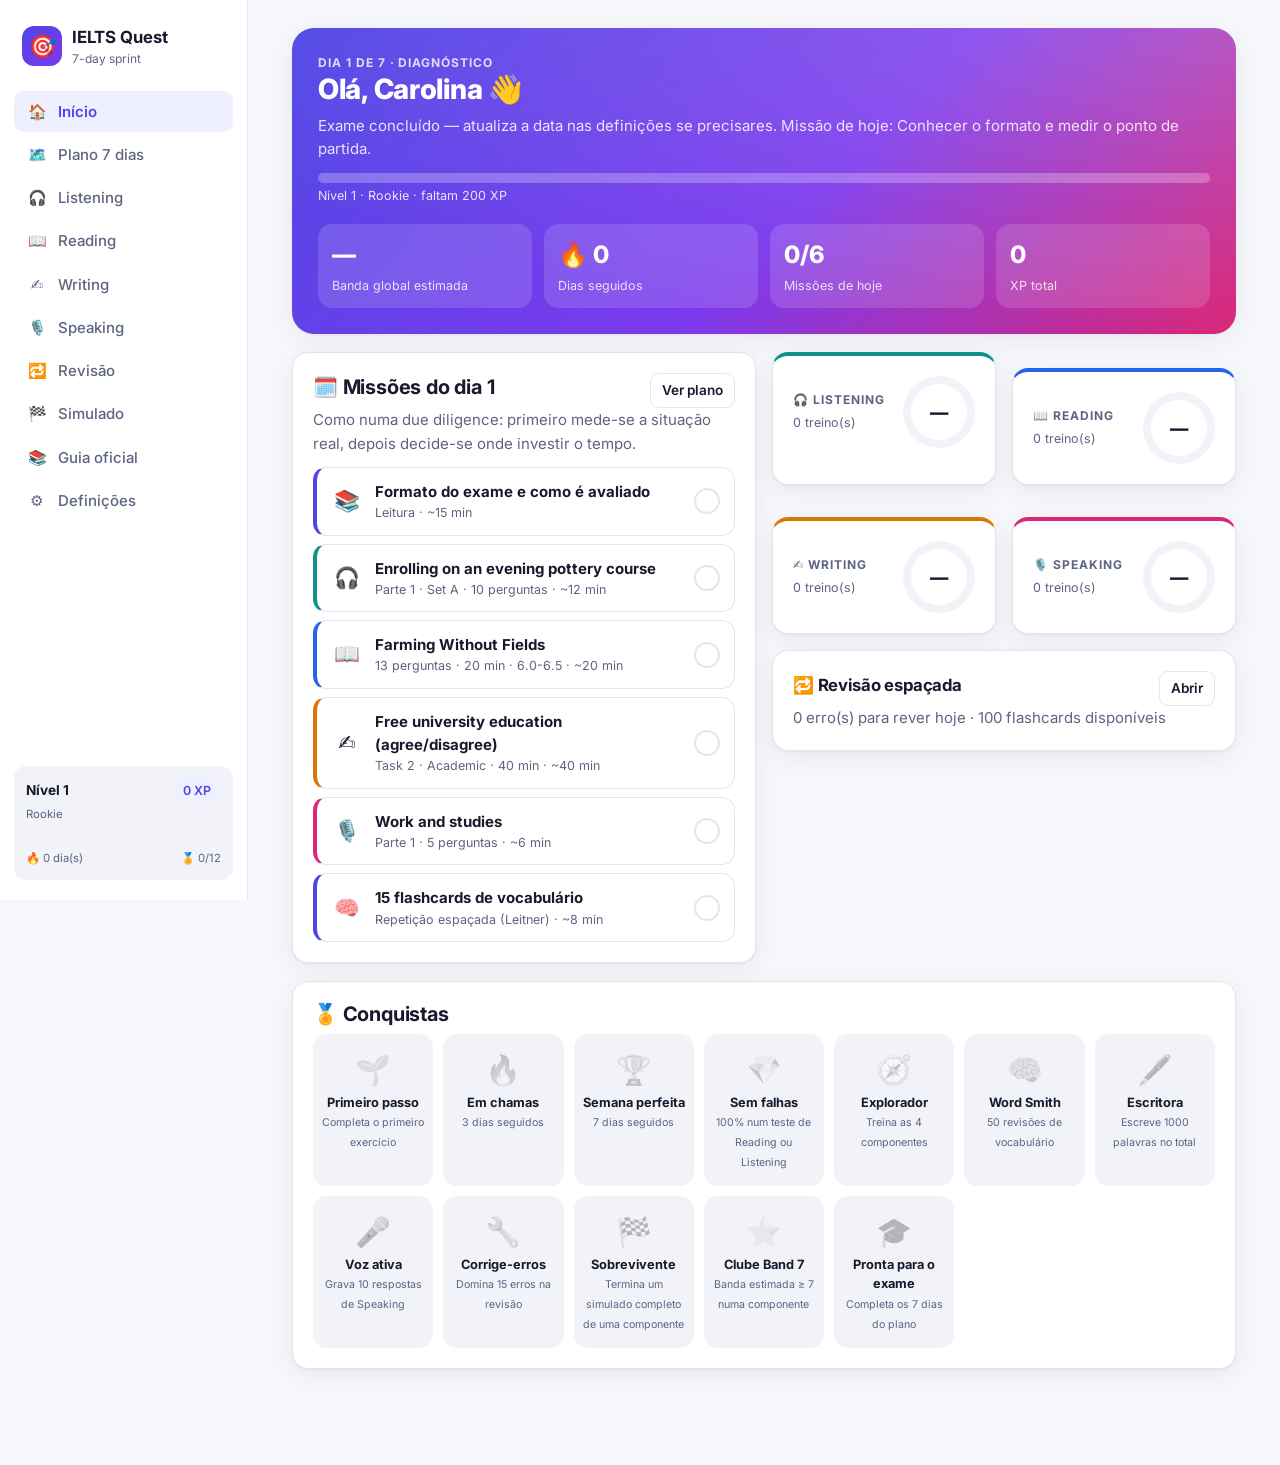
==== projects/01-ielts/app/index.html @ cf8810e9 "Add IELTS Quest gamified training platform with 7-day plan Static web app (no build) with Listening " ====
<!doctype html>
<html lang="pt-PT">
<head>
  <meta charset="utf-8">
  <meta name="viewport" content="width=device-width, initial-scale=1, viewport-fit=cover">
  <title>IELTS Quest</title>
  <meta name="description" content="Plataforma gamificada de treino IELTS: plano de 7 dias, Listening, Reading, Writing e Speaking com feedback.">
  <meta name="theme-color" content="#4f46e5">
  <link rel="icon" href="data:image/svg+xml,<svg xmlns='http://www.w3.org/2000/svg' viewBox='0 0 100 100'><text y='.9em' font-size='90'>🎯</text></svg>">
  <link rel="preconnect" href="https://fonts.googleapis.com">
  <link href="https://fonts.googleapis.com/css2?family=Inter:wght@400;500;600;700;800&family=Source+Serif+4:opsz,wght@8..60,400;8..60,600&display=swap" rel="stylesheet">
  <link rel="stylesheet" href="styles.css">
</head>
<body>
  <div class="shell">
    <aside class="sidebar" id="sidebar">
      <a class="brand" href="#/">
        <span class="brand-mark">🎯</span>
        <span><b>IELTS Quest</b><small>7-day sprint</small></span>
      </a>
      <nav class="nav" id="nav">
        <a href="#/" data-route="home"><span>🏠</span>Início</a>
        <a href="#/plan" data-route="plan"><span>🗺️</span>Plano 7 dias</a>
        <a href="#/listening" data-route="listening"><span>🎧</span>Listening</a>
        <a href="#/reading" data-route="reading"><span>📖</span>Reading</a>
        <a href="#/writing" data-route="writing"><span>✍️</span>Writing</a>
        <a href="#/speaking" data-route="speaking"><span>🎙️</span>Speaking</a>
        <a href="#/review" data-route="review"><span>🔁</span>Revisão</a>
        <a href="#/mock" data-route="mock"><span>🏁</span>Simulado</a>
        <a href="#/guide" data-route="guide"><span>📚</span>Guia oficial</a>
        <a href="#/settings" data-route="settings"><span>⚙️</span>Definições</a>
      </nav>
      <div class="side-xp" id="sideXp"></div>
    </aside>
    <main class="main" id="main" tabindex="-1"></main>
  </div>
  <nav class="tabbar" id="tabbar">
    <a href="#/" data-route="home"><span>🏠</span>Início</a>
    <a href="#/plan" data-route="plan"><span>🗺️</span>Plano</a>
    <a href="#/review" data-route="review"><span>🔁</span>Revisão</a>
    <a href="#/mock" data-route="mock"><span>🏁</span>Simulado</a>
    <button type="button" id="moreBtn"><span>☰</span>Mais</button>
  </nav>
  <div class="toast-wrap" id="toasts" aria-live="polite"></div>
  <canvas id="confetti" aria-hidden="true"></canvas>

  <script src="data/reading.js"></script>
  <script src="data/listening.js"></script>
  <script src="data/writing.js"></script>
  <script src="data/speaking.js"></script>
  <script src="data/vocab.js"></script>
  <script src="js/content.js"></script>
  <script src="js/app.js"></script>
</body>
</html>
---- projects/01-ielts/app/styles.css ----
:root {
  --bg: #f6f7fb;
  --surface: #ffffff;
  --surface-2: #f1f3f9;
  --border: #e3e6ef;
  --text: #171a2c;
  --muted: #5d6481;
  --primary: #4f46e5;
  --primary-2: #7c3aed;
  --primary-soft: #eef0ff;
  --ok: #059669;
  --ok-soft: #e7f8f1;
  --bad: #dc2626;
  --bad-soft: #fdeeee;
  --warn: #b45309;
  --warn-soft: #fff6e6;
  --listening: #0d9488;
  --reading: #2563eb;
  --writing: #d97706;
  --speaking: #db2777;
  --shadow: 0 1px 2px rgba(20, 24, 50, .05), 0 6px 24px rgba(20, 24, 50, .06);
  --radius: 16px;
  --font: "Inter", system-ui, -apple-system, "Segoe UI", Roboto, sans-serif;
  --serif: "Source Serif 4", Georgia, serif;
  color-scheme: light;
}
@media (prefers-color-scheme: dark) {
  :root:not([data-theme="light"]) {
    --bg: #0f1120; --surface: #171a2e; --surface-2: #1f2340; --border: #2b3052;
    --text: #eceefb; --muted: #a2a8c8; --primary: #8b85ff; --primary-2: #b18cff; --primary-soft: #24264a;
    --ok: #34d399; --ok-soft: #12332a; --bad: #f87171; --bad-soft: #3a1d24; --warn: #fbbf24; --warn-soft: #3a2e14;
    --listening: #2dd4bf; --reading: #60a5fa; --writing: #fbbf24; --speaking: #f472b6;
    --shadow: 0 1px 2px rgba(0,0,0,.3), 0 8px 28px rgba(0,0,0,.35);
    color-scheme: dark;
  }
}
:root[data-theme="dark"] {
  --bg: #0f1120; --surface: #171a2e; --surface-2: #1f2340; --border: #2b3052;
  --text: #eceefb; --muted: #a2a8c8; --primary: #8b85ff; --primary-2: #b18cff; --primary-soft: #24264a;
  --ok: #34d399; --ok-soft: #12332a; --bad: #f87171; --bad-soft: #3a1d24; --warn: #fbbf24; --warn-soft: #3a2e14;
  --listening: #2dd4bf; --reading: #60a5fa; --writing: #fbbf24; --speaking: #f472b6;
  --shadow: 0 1px 2px rgba(0,0,0,.3), 0 8px 28px rgba(0,0,0,.35);
  color-scheme: dark;
}

* { box-sizing: border-box; }
html, body { margin: 0; }
body { background: var(--bg); color: var(--text); font: 15px/1.55 var(--font); -webkit-font-smoothing: antialiased; }
a { color: var(--primary); text-decoration: none; }
h1, h2, h3, h4 { line-height: 1.2; margin: 0 0 .5rem; letter-spacing: -.01em; }
h1 { font-size: 1.75rem; font-weight: 800; }
h2 { font-size: 1.25rem; font-weight: 700; }
h3 { font-size: 1.05rem; font-weight: 700; }
p { margin: 0 0 .75rem; }
small, .muted { color: var(--muted); }
button, input, select, textarea { font: inherit; color: inherit; }

/* Layout */
.shell { display: grid; grid-template-columns: 248px 1fr; min-height: 100vh; }
.sidebar { position: sticky; top: 0; height: 100vh; padding: 20px 14px; border-right: 1px solid var(--border); background: var(--surface); display: flex; flex-direction: column; gap: 18px; overflow-y: auto; }
.brand { display: flex; gap: 10px; align-items: center; color: var(--text); padding: 4px 8px; }
.brand-mark { width: 40px; height: 40px; display: grid; place-items: center; font-size: 22px; border-radius: 12px; background: linear-gradient(135deg, var(--primary), var(--primary-2)); }
.brand b { display: block; font-size: 1.05rem; }
.brand small { display: block; font-size: .75rem; }
.nav { display: flex; flex-direction: column; gap: 2px; }
.nav a { display: flex; gap: 10px; align-items: center; padding: 9px 12px; border-radius: 10px; color: var(--muted); font-weight: 500; }
.nav a span { width: 22px; text-align: center; }
.nav a:hover { background: var(--surface-2); color: var(--text); }
.nav a.active { background: var(--primary-soft); color: var(--primary); font-weight: 600; }
.side-xp { margin-top: auto; padding: 12px; border-radius: 12px; background: var(--surface-2); font-size: .85rem; }
.main { padding: 28px clamp(16px, 4vw, 44px) 96px; max-width: 1180px; width: 100%; outline: none; }
.tabbar { display: none; }

@media (max-width: 860px) {
  .shell { grid-template-columns: 1fr; }
  .sidebar { position: fixed; inset: 0 30% 0 0; z-index: 50; transform: translateX(-105%); transition: transform .25s; box-shadow: var(--shadow); }
  .sidebar.open { transform: none; }
  .main { padding: 18px 16px 100px; }
  .tabbar { display: grid; grid-template-columns: repeat(5, 1fr); position: fixed; bottom: 0; left: 0; right: 0; z-index: 40; background: var(--surface); border-top: 1px solid var(--border); padding: 6px 4px calc(6px + env(safe-area-inset-bottom)); }
  .tabbar a, .tabbar button { display: flex; flex-direction: column; align-items: center; gap: 2px; font-size: .7rem; color: var(--muted); background: none; border: 0; padding: 4px; cursor: pointer; }
  .tabbar span { font-size: 1.2rem; }
  .tabbar a.active { color: var(--primary); font-weight: 600; }
  h1 { font-size: 1.45rem; }
}

/* Components */
.card { background: var(--surface); border: 1px solid var(--border); border-radius: var(--radius); padding: 20px; box-shadow: var(--shadow); }
.card + .card { margin-top: 16px; }
.grid { display: grid; gap: 16px; }
.g2 { grid-template-columns: repeat(2, minmax(0, 1fr)); }
.g3 { grid-template-columns: repeat(3, minmax(0, 1fr)); }
.g4 { grid-template-columns: repeat(4, minmax(0, 1fr)); }
@media (max-width: 1000px) { .g4 { grid-template-columns: repeat(2, minmax(0, 1fr)); } .g3 { grid-template-columns: repeat(2, minmax(0, 1fr)); } }
@media (max-width: 600px) { .g2, .g3 { grid-template-columns: 1fr; } .g4 { grid-template-columns: repeat(2, minmax(0,1fr)); } }
.stack > * + * { margin-top: 16px; }
.row { display: flex; gap: 10px; align-items: center; flex-wrap: wrap; }
.spread { display: flex; gap: 12px; align-items: center; justify-content: space-between; flex-wrap: wrap; }
.page-head { margin-bottom: 20px; }
.page-head p { color: var(--muted); max-width: 70ch; }
.eyebrow { font-size: .75rem; font-weight: 700; text-transform: uppercase; letter-spacing: .08em; color: var(--muted); }

.btn { display: inline-flex; align-items: center; justify-content: center; gap: 8px; padding: 10px 16px; border-radius: 11px; border: 1px solid var(--border); background: var(--surface); color: var(--text); font-weight: 600; cursor: pointer; transition: transform .08s, background .15s; text-align: center; }
.btn:hover { background: var(--surface-2); }
.btn:active { transform: translateY(1px); }
.btn.primary { background: linear-gradient(135deg, var(--primary), var(--primary-2)); color: #fff; border: 0; }
.btn.primary:hover { filter: brightness(1.07); }
.btn.ok { background: var(--ok); color: #fff; border: 0; }
.btn.danger { color: var(--bad); }
.btn.sm { padding: 6px 11px; font-size: .85rem; border-radius: 9px; }
.btn.lg { padding: 13px 22px; font-size: 1rem; }
.btn:disabled { opacity: .5; cursor: not-allowed; }
.btn.rec { background: var(--bad); color: #fff; border: 0; }

.chip { display: inline-flex; align-items: center; gap: 5px; padding: 3px 10px; border-radius: 999px; font-size: .78rem; font-weight: 600; background: var(--surface-2); color: var(--muted); }
.chip.ok { background: var(--ok-soft); color: var(--ok); }
.chip.bad { background: var(--bad-soft); color: var(--bad); }
.chip.warn { background: var(--warn-soft); color: var(--warn); }
.chip.pri { background: var(--primary-soft); color: var(--primary); }

.skill-listening { --skill: var(--listening); }
.skill-reading { --skill: var(--reading); }
.skill-writing { --skill: var(--writing); }
.skill-speaking { --skill: var(--speaking); }
.skill-review, .skill-vocab, .skill-guide, .skill-mock { --skill: var(--primary); }
.skill-dot { width: 10px; height: 10px; border-radius: 50%; background: var(--skill); display: inline-block; }

/* Hero */
.hero { position: relative; overflow: hidden; border-radius: 22px; padding: 26px; color: #fff; background: radial-gradient(1200px 300px at 100% 0, rgba(255,255,255,.18), transparent), linear-gradient(135deg, #4f46e5, #7c3aed 55%, #db2777); box-shadow: var(--shadow); }
.hero h1 { color: #fff; }
.hero p { color: rgba(255,255,255,.85); }
.hero-stats { display: grid; grid-template-columns: repeat(4, minmax(0,1fr)); gap: 12px; margin-top: 18px; }
.hero-stat { background: rgba(255,255,255,.14); border-radius: 14px; padding: 12px 14px; backdrop-filter: blur(4px); }
.hero-stat b { display: block; font-size: 1.5rem; font-weight: 800; }
.hero-stat small { color: rgba(255,255,255,.82); }
@media (max-width: 600px) { .hero-stats { grid-template-columns: repeat(2, minmax(0,1fr)); } .hero { padding: 20px; } }

.xpbar { height: 10px; border-radius: 99px; background: var(--surface-2); overflow: hidden; }
.xpbar > i { display: block; height: 100%; background: linear-gradient(90deg, var(--primary), var(--primary-2)); border-radius: 99px; transition: width .6s; }
.hero .xpbar { background: rgba(255,255,255,.25); }
.hero .xpbar > i { background: #fff; }

/* Skill tiles */
.skill-tile { display: block; color: var(--text); border-top: 4px solid var(--skill); }
.skill-tile:hover { transform: translateY(-2px); transition: transform .15s; }
.ring { --p: 0; width: 72px; height: 72px; border-radius: 50%; display: grid; place-items: center; background: conic-gradient(var(--skill) calc(var(--p) * 1%), var(--surface-2) 0); }
.ring > span { width: 56px; height: 56px; border-radius: 50%; background: var(--surface); display: grid; place-items: center; font-weight: 800; font-size: 1.15rem; }

/* Missions */
.mission { display: flex; align-items: center; gap: 12px; padding: 12px 14px; border: 1px solid var(--border); border-radius: 13px; background: var(--surface); color: var(--text); border-left: 4px solid var(--skill); }
.mission + .mission { margin-top: 8px; }
.mission:hover { background: var(--surface-2); }
.mission .ico { font-size: 1.3rem; width: 32px; text-align: center; }
.mission .grow { flex: 1; min-width: 0; }
.mission .grow b { display: block; }
.mission .grow small { display: block; }
.mission.done { opacity: .7; }
.mission.done .check { background: var(--ok); color: #fff; border-color: var(--ok); }
.check { width: 26px; height: 26px; border-radius: 50%; border: 2px solid var(--border); display: grid; place-items: center; font-size: .8rem; flex: none; }

/* Day map */
.daymap { display: grid; grid-template-columns: repeat(7, minmax(0,1fr)); gap: 10px; }
@media (max-width: 860px) { .daymap { grid-template-columns: repeat(4, minmax(0,1fr)); } }
.day { padding: 12px; border-radius: 14px; border: 2px solid var(--border); background: var(--surface); cursor: pointer; text-align: left; }
.day b { display: block; font-size: 1.05rem; }
.day small { display: block; font-size: .75rem; }
.day.today { border-color: var(--primary); box-shadow: 0 0 0 4px var(--primary-soft); }
.day.sel { background: var(--primary-soft); }
.day.complete { border-color: var(--ok); }
.day .mini { height: 5px; background: var(--surface-2); border-radius: 9px; overflow: hidden; margin-top: 8px; }
.day .mini i { display: block; height: 100%; background: var(--ok); }

/* Lists */
.ex-item { display: flex; gap: 14px; align-items: center; color: var(--text); padding: 14px 16px; border-radius: 14px; border: 1px solid var(--border); background: var(--surface); }
.ex-item:hover { border-color: var(--skill); }
.ex-item + .ex-item { margin-top: 10px; }
.ex-item .badge-num { width: 44px; height: 44px; border-radius: 12px; display: grid; place-items: center; font-weight: 800; background: color-mix(in srgb, var(--skill) 14%, transparent); color: var(--skill); flex: none; }
.ex-item .grow { flex: 1; min-width: 0; }

/* Exercise layout */
.ex-top { position: sticky; top: 0; z-index: 20; background: color-mix(in srgb, var(--bg) 88%, transparent); backdrop-filter: blur(8px); padding: 10px 0; margin: -10px 0 14px; display: flex; gap: 10px; align-items: center; justify-content: space-between; flex-wrap: wrap; border-bottom: 1px solid var(--border); }
.timer { font-variant-numeric: tabular-nums; font-weight: 800; padding: 6px 12px; border-radius: 10px; background: var(--surface); border: 1px solid var(--border); }
.timer.low { color: var(--bad); border-color: var(--bad); }
.split { display: grid; grid-template-columns: minmax(0, 1.1fr) minmax(0, 1fr); gap: 18px; align-items: start; }
.split > .passage { position: sticky; top: 70px; max-height: calc(100vh - 90px); overflow-y: auto; }
@media (max-width: 960px) { .split { grid-template-columns: 1fr; } .split > .passage { position: static; max-height: none; } }
.passage { font-family: var(--serif); font-size: 1.03rem; line-height: 1.7; }
.passage h2 { font-family: var(--font); }
.passage .para { display: flex; gap: 12px; }
.passage .para b { font-family: var(--font); color: var(--muted); min-width: 18px; }
.tabs { display: flex; gap: 6px; flex-wrap: wrap; margin-bottom: 12px; }
.tab { padding: 7px 13px; border-radius: 10px; border: 1px solid var(--border); background: var(--surface); cursor: pointer; font-weight: 600; font-size: .88rem; }
.tab.active { background: var(--primary); color: #fff; border-color: var(--primary); }

.qgroup { margin-bottom: 22px; }
.qgroup .instr { font-size: .9rem; padding: 10px 12px; background: var(--surface-2); border-radius: 10px; margin-bottom: 10px; font-style: italic; }
.optlist { font-size: .88rem; margin: 0 0 10px; padding: 10px 14px; border: 1px dashed var(--border); border-radius: 10px; }
.optlist div { padding: 1px 0; }
.q { padding: 12px 0; border-bottom: 1px solid var(--border); }
.q:last-child { border-bottom: 0; }
.q .qn { display: inline-grid; place-items: center; min-width: 26px; height: 26px; padding: 0 6px; border-radius: 8px; background: var(--primary-soft); color: var(--primary); font-weight: 700; font-size: .82rem; margin-right: 8px; }
.q .qp { margin-bottom: 8px; }
.choices { display: flex; flex-wrap: wrap; gap: 6px; }
.choice { padding: 7px 12px; border-radius: 10px; border: 1px solid var(--border); background: var(--surface); cursor: pointer; font-size: .9rem; text-align: left; }
.choice:hover { border-color: var(--primary); }
.choice.sel { background: var(--primary); color: #fff; border-color: var(--primary); }
.choices.col { flex-direction: column; }
.choices.col .choice { width: 100%; }
.gap-input, .select { padding: 8px 11px; border-radius: 10px; border: 1px solid var(--border); background: var(--surface); min-width: 180px; max-width: 100%; }
.gap-input:focus, .select:focus, textarea:focus, input:focus { outline: 2px solid var(--primary); outline-offset: 1px; }

/* Feedback */
.fb { margin-top: 10px; padding: 12px 14px; border-radius: 12px; font-size: .9rem; }
.fb.ok { background: var(--ok-soft); }
.fb.bad { background: var(--bad-soft); }
.fb p { margin: 4px 0; }
.fb .lbl { font-weight: 700; }
.q.correct .qn { background: var(--ok); color: #fff; }
.q.wrong .qn { background: var(--bad); color: #fff; }
.result-hero { text-align: center; padding: 28px 20px; }
.result-hero .big { font-size: 3.4rem; font-weight: 800; line-height: 1; background: linear-gradient(135deg, var(--primary), var(--primary-2)); -webkit-background-clip: text; background-clip: text; color: transparent; }
.reco { padding: 14px 16px; border-radius: 12px; border-left: 4px solid var(--primary); background: var(--primary-soft); }
.reco + .reco { margin-top: 10px; }
.bars .bar { display: grid; grid-template-columns: 150px 1fr 48px; gap: 10px; align-items: center; font-size: .88rem; margin: 6px 0; }
.bars .bar .track { height: 9px; border-radius: 9px; background: var(--surface-2); overflow: hidden; }
.bars .bar .track i { display: block; height: 100%; }

/* Writing */
textarea.essay { width: 100%; min-height: 360px; padding: 16px; border-radius: 14px; border: 1px solid var(--border); background: var(--surface); font: 1.02rem/1.7 var(--serif); resize: vertical; }
.wc { font-variant-numeric: tabular-nums; font-weight: 700; }
.chartbox { background: var(--surface-2); border-radius: 12px; padding: 12px; overflow-x: auto; }
.chartbox svg { display: block; width: 100%; height: auto; min-width: 420px; }
.chartbox table { border-collapse: collapse; width: 100%; font-size: .88rem; background: var(--surface); }
.chartbox th, .chartbox td { border: 1px solid var(--border); padding: 7px 10px; text-align: right; }
.chartbox th:first-child, .chartbox td:first-child { text-align: left; }
.model { font-family: var(--serif); white-space: pre-wrap; line-height: 1.7; background: var(--surface-2); padding: 16px; border-radius: 12px; }
.crit { padding: 12px 0; border-bottom: 1px solid var(--border); }
.crit:last-child { border: 0; }
.bandpick { display: flex; gap: 5px; flex-wrap: wrap; margin: 8px 0 6px; }
.bandpick button { width: 42px; padding: 6px 0; border-radius: 9px; border: 1px solid var(--border); background: var(--surface); cursor: pointer; font-weight: 700; }
.bandpick button.sel { background: var(--primary); color: #fff; border-color: var(--primary); }
.desc { font-size: .85rem; color: var(--muted); min-height: 2.4em; }
ul.clean { padding-left: 1.1rem; margin: 6px 0; }
ul.clean li { margin: 3px 0; }
.kv { display: grid; grid-template-columns: repeat(auto-fit, minmax(130px, 1fr)); gap: 10px; }
.kv > div { background: var(--surface-2); border-radius: 12px; padding: 10px 12px; }
.kv b { display: block; font-size: 1.25rem; }
.kv small { font-size: .78rem; }
mark { background: color-mix(in srgb, var(--warn) 25%, transparent); color: inherit; border-radius: 3px; padding: 0 2px; }

/* Speaking */
.cue { border: 2px solid var(--speaking); border-radius: 16px; padding: 18px 20px; background: color-mix(in srgb, var(--speaking) 6%, var(--surface)); }
.cue h3 { font-size: 1.15rem; }
.bigq { font-size: 1.35rem; font-weight: 700; line-height: 1.35; margin: 6px 0 14px; }
.transcript { min-height: 70px; padding: 12px 14px; border-radius: 12px; background: var(--surface-2); font-size: .95rem; }
.transcript .interim { color: var(--muted); }
.pulse { width: 12px; height: 12px; border-radius: 50%; background: var(--bad); animation: pulse 1s infinite; display: inline-block; }
@keyframes pulse { 50% { opacity: .25; } }

/* Listening player */
.player { display: flex; gap: 14px; align-items: center; padding: 16px; border-radius: 16px; background: linear-gradient(135deg, color-mix(in srgb, var(--listening) 16%, var(--surface)), var(--surface)); border: 1px solid var(--border); flex-wrap: wrap; }
.player .wave { flex: 1; min-width: 160px; height: 8px; border-radius: 8px; background: var(--surface-2); overflow: hidden; }
.player .wave i { display: block; height: 100%; background: var(--listening); transition: width .3s; }
.script-line { padding: 6px 0; border-bottom: 1px dashed var(--border); font-size: .93rem; }
.script-line b { color: var(--listening); }

/* Flashcards */
.flash { perspective: 1000px; max-width: 560px; margin: 0 auto; }
.flash-inner { position: relative; min-height: 240px; transition: transform .5s; transform-style: preserve-3d; cursor: pointer; }
.flash.flipped .flash-inner { transform: rotateY(180deg); }
.flash-face { position: absolute; inset: 0; backface-visibility: hidden; -webkit-backface-visibility: hidden; display: flex; flex-direction: column; justify-content: center; align-items: center; text-align: center; padding: 24px; border-radius: 20px; background: var(--surface); border: 1px solid var(--border); box-shadow: var(--shadow); }
.flash-face.back { transform: rotateY(180deg); background: var(--primary-soft); }
.flash-face .term { font-size: 1.7rem; font-weight: 800; }

/* Badges */
.badges { display: grid; grid-template-columns: repeat(auto-fill, minmax(118px, 1fr)); gap: 10px; }
.badge { text-align: center; padding: 14px 8px; border-radius: 14px; background: var(--surface-2); font-size: .8rem; }
.badge .em { font-size: 1.8rem; display: block; filter: grayscale(1); opacity: .35; }
.badge.on { background: var(--primary-soft); }
.badge.on .em { filter: none; opacity: 1; }
.badge b { display: block; }

/* Tables */
table.t { width: 100%; border-collapse: collapse; font-size: .9rem; }
table.t th, table.t td { padding: 9px 10px; border-bottom: 1px solid var(--border); text-align: left; vertical-align: top; }
table.t th { font-size: .78rem; text-transform: uppercase; letter-spacing: .05em; color: var(--muted); }
.table-wrap { overflow-x: auto; }

/* Toasts / confetti */
.toast-wrap { position: fixed; top: 16px; right: 16px; z-index: 100; display: flex; flex-direction: column; gap: 8px; pointer-events: none; }
.toast { background: var(--text); color: var(--bg); padding: 10px 16px; border-radius: 12px; font-weight: 600; box-shadow: var(--shadow); animation: tin .3s; max-width: 320px; }
@keyframes tin { from { opacity: 0; transform: translateY(-8px); } }
#confetti { position: fixed; inset: 0; pointer-events: none; z-index: 99; width: 100%; height: 100%; }

.notice { padding: 12px 14px; border-radius: 12px; background: var(--warn-soft); color: var(--text); font-size: .9rem; }
.notice b { color: var(--warn); }
details summary { cursor: pointer; font-weight: 600; }
details { padding: 10px 0; border-bottom: 1px solid var(--border); }
label.field { display: block; margin-bottom: 14px; }
label.field span { display: block; font-weight: 600; margin-bottom: 4px; }
label.field input, label.field select { padding: 9px 12px; border-radius: 10px; border: 1px solid var(--border); background: var(--surface); width: 100%; max-width: 360px; }
.empty { text-align: center; padding: 40px 20px; color: var(--muted); }
.hide { display: none !important; }
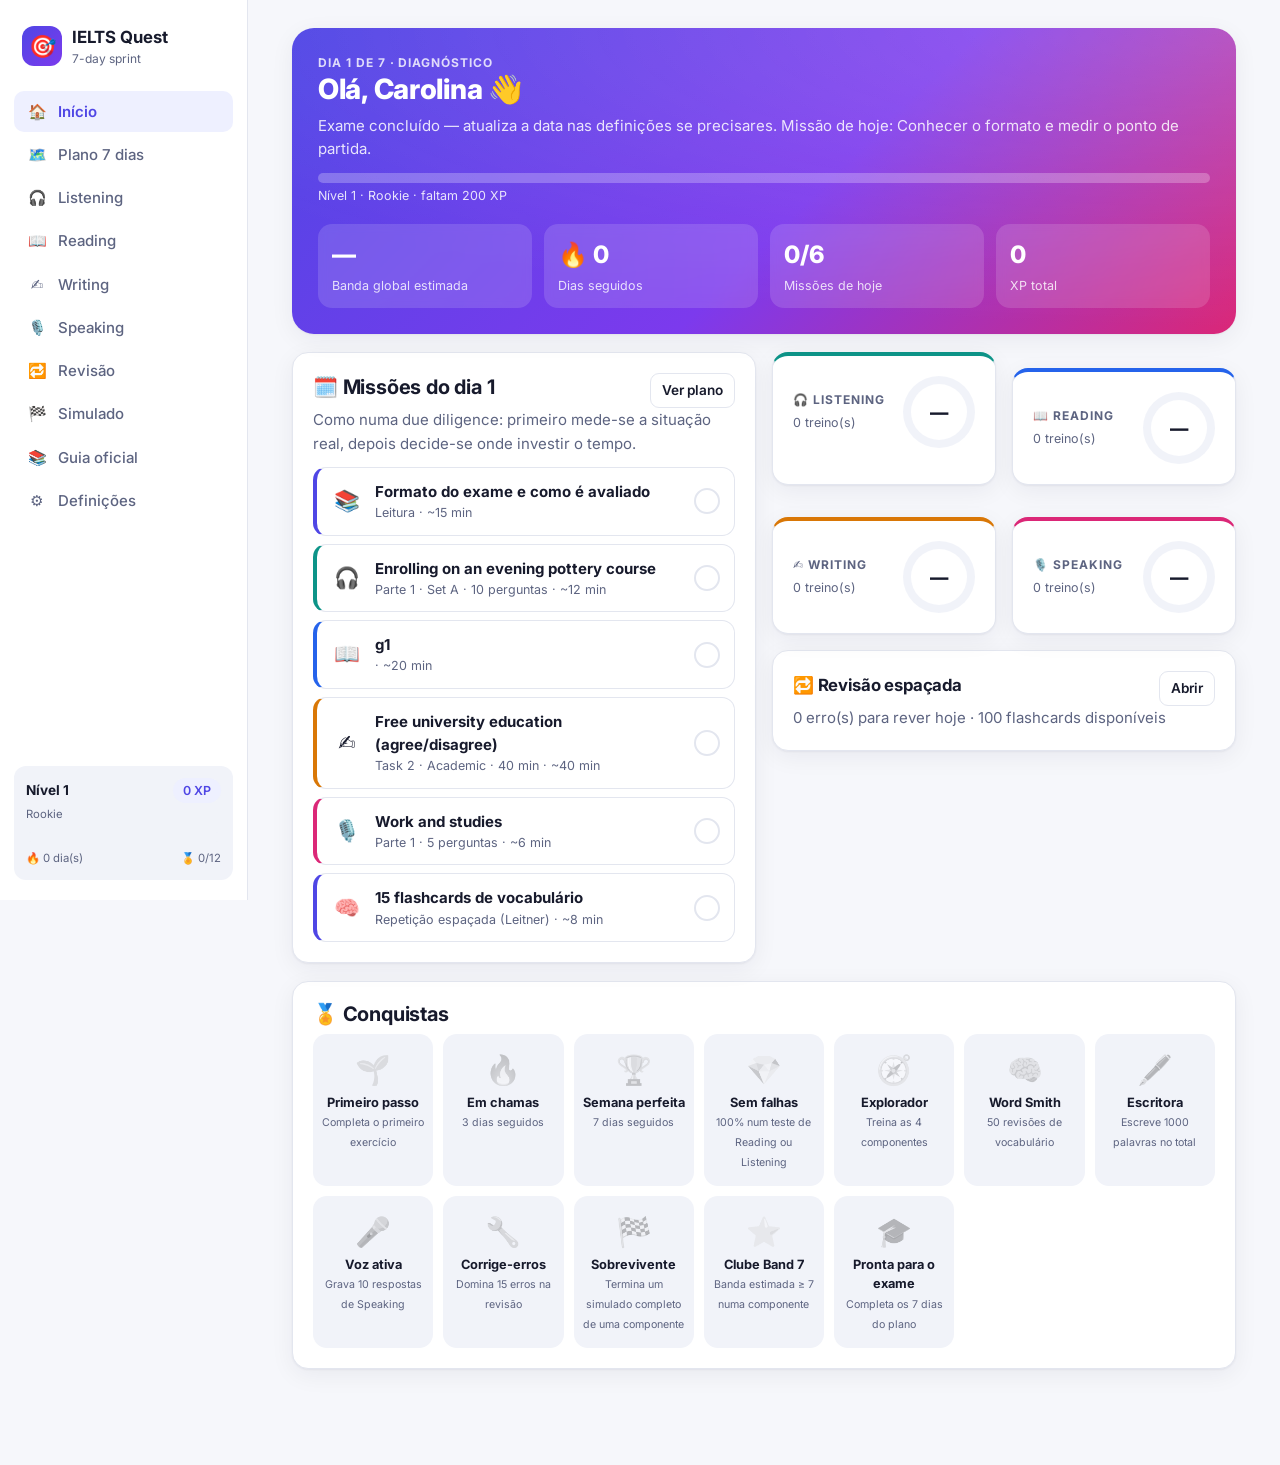
==== commit 1ef1e38b: "Switch defaults to General Training, exam on 2 Dec, Safari fixes Co-Authored-By: Claude Opus 5.5 <no" ====
--- a/projects/01-ielts/app/index.html
+++ b/projects/01-ielts/app/index.html
@@ -45,8 +45,10 @@
   <canvas id="confetti" aria-hidden="true"></canvas>
 
   <script src="data/reading.js"></script>
+  <script src="data/reading-gt.js"></script>
   <script src="data/listening.js"></script>
   <script src="data/writing.js"></script>
+  <script src="data/writing-gt.js"></script>
   <script src="data/speaking.js"></script>
   <script src="data/vocab.js"></script>
   <script src="js/content.js"></script>
